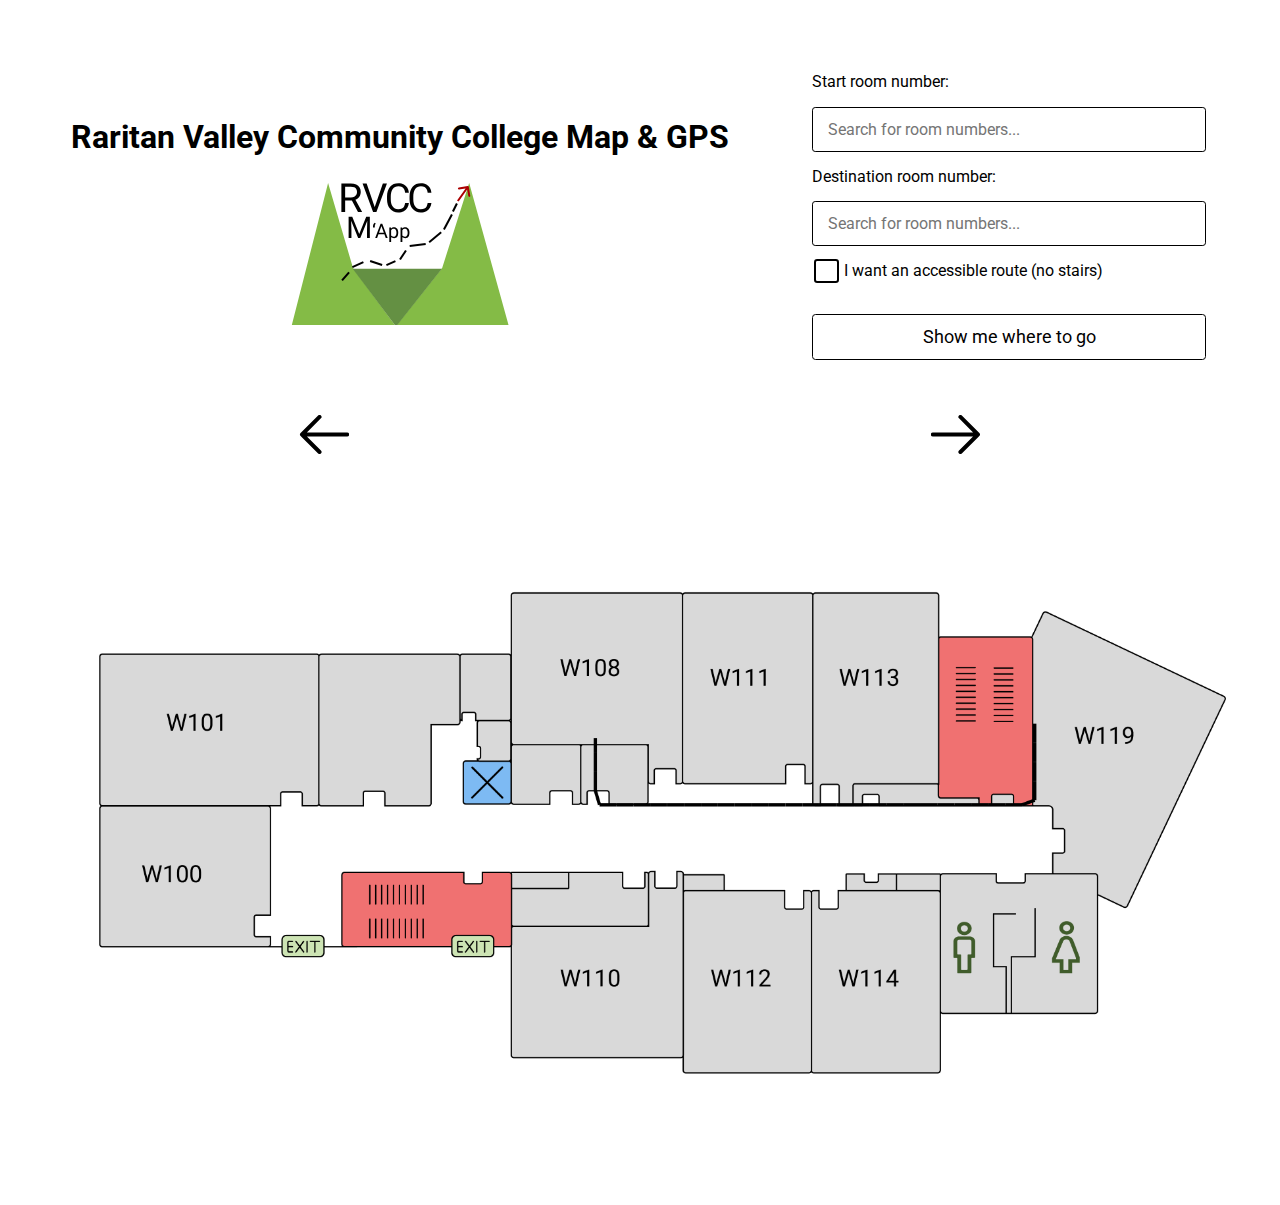
==== picture-test/index.html @ 608eb2a3 "Create new mobile version" ====
<!DOCTYPE html>
<html lang="en">

<head>
    <meta charset="UTF-8">
    <meta http-equiv="X-UA-Compatible" content="IE=edge">
    <meta name="viewport" content="width=device-width, initial-scale=1.0">
    <title>Grid viewer</title>
    <link rel="preconnect" href="https://fonts.googleapis.com">
    <link rel="preconnect" href="https://fonts.gstatic.com" crossorigin>
    <link href="https://fonts.googleapis.com/css2?family=Roboto&display=swap" rel="stylesheet">
    <link rel="stylesheet" href="css/style.css">

</head>

<body>



    <!-- old dropdown search -->
    <!-- <select type="search" id="start" placeholder="start..."></select>
    <select type="search" id="destination" placeholder="destination..."></select> -->
    <p class="searchError-hidden">
        <!-- JsonParser.js Line 43, and Line 55 contain Error Messages-->
    </p>

    <header>
        <div class="title-ctn">
            <h1>Raritan Valley Community College Map & GPS</h1>
            <img class='img' src="img/icons/rvcc-mapp-icon.svg"
                alt="Logo resembling two mountains and a valley representing Raritan Valley Community college with a dashed line traversing through it. It says RVCC M'App">
        </div>
        <!-- Predictive search -->
        <div class="search closed">
            <button class="form-toggle"></button>

            <form class="form-ctn">

                <label for="start">Start room number: </label>
                <div class="predicative-search">
                    <input type="text" class="predicative-background" readonly tabindex="-1" />
                    <input type="text" id="start" class="predicative-field" placeholder="Search for room numbers..."
                        onkeydown="if (event.keyCode == 13) {buttonStartSearch()};" />
                </div>

                <label for="destination">Destination room number: </label>
                <div class="predicative-search">
                    <input type="text" class="predicative-background" readonly tabindex="-1" />
                    <input type="text" id="destination" class="predicative-field"
                        placeholder="Search for room numbers..."
                        onkeydown="if (event.keyCode == 13) {buttonStartSearch()};" />
                </div>

                <div id="accessibility"> <!--Accessibility options-->
                    <input type="checkbox" id="accesibilityToggle">
                    <label class="accessibilityToggle" for="accesibilityToggle">I want an accessible route (no
                        stairs)</label>
                </div>

                <input class="search-btn" type="button" onclick={buttonStartSearch()} value="Show me where to go">

            </form>
        </div>
    </header>

    <!-- Increment shown directions -->
    <div class="btn-ctn">
        <button class="body_gallery-prev" onclick="nextFloor(-1)">
            <svg title="arrow pointing left" width="50" height="39" viewBox="0 0 48 39" fill="none"
                xmlns="http://www.w3.org/2000/svg">
                <path id="arrow-left" d="M2 19.4656L47.1489 19.4656M2 19.4656L19.5344 37M2 19.4656L19.5344 1.93128"
                    stroke="black" stroke-width="4" stroke-linecap="round" />
            </svg>
        </button>
        <button class="body_gallery-next" onclick="nextFloor(1)">
            <svg title="arrow pointing right" width="50" height="39" viewBox="0 0 47 39" fill="none"
                xmlns="http://www.w3.org/2000/svg">
                <path id="arrow-right"
                    d="M45.4531 19.4865L0.304259 19.4865M45.4531 19.4865L27.9188 1.95215M45.4531 19.4865L27.9188 37.0209"
                    stroke="black" stroke-width="4" stroke-linecap="round" />
            </svg>
        </button>
    </div>





    <!-- <select name="jsHtml" id="jsHtml"></select> -->
    <br>
    <!-- <p id="jsHtml"></p> -->

    <div id="imgWrapper">
        <img src="img/temp-load.png" id='loadImg'>
    </div>

    <script src='parse-gridpath-from-img.js'> </script>
    <script src='node.js'> </script>
    <script src='grid.js'> </script>
    <script src='teleportDir.js'></script>
    <script src='building.js'></script>
    <script src='jasonParser.js'></script>
    <script src='front-end.js'></script>

    <script src="predicative-search.js" type="module"></script>
</body>

</html>
---- picture-test/css/style.css ----
*,
*::before,
*::after {
	box-sizing: border-box;
}

body {
	font-family: 'Roboto', sans-serif;
	font-size: 16px;
	line-height: 1.5;
	display: grid;
	place-items: center;
}

header {
	display: flex;
	align-items: center;
	gap: 5em;
	padding-block: 3em;
}

h1 {
	text-align: center;
}

.title-ctn {
	display: flex;
	flex-direction: column;
	align-items: center;
}

/* Style the canvas on screen*/
#underMap {
	display: none;
}

#imgWrapper {
	width: 100%;
	height: 100vh;
	display: flex;
	justify-content: center;
	align-items: center;
}

#loadImg {
	animation: linear infinite;
	animation-duration: 4s;
	animation-name: rotate;
}

#hideLoad {
	display: none;
}

@keyframes rotate {
	from {
		transform: rotateZ(0deg);
	}

	to {
		transform: rotateZ(360deg);
	}
}

.form-ctn {
	display: grid;
	grid-template-columns: 1fr;
	gap: 0.8em;
	min-width: 400px;
	padding-inline: 0.2em;
}

.predicative-search {
	position: relative;
}

.predicative-background,
.predicative-field {
	border: none;
	outline: none;
	height: 100%;
	font-family: inherit;
	font-size: inherit;
	width: 100%;
	padding: 0.75em 0.9em;
}

.predicative-background {
	position: absolute;
	color: #999999;
}

.predicative-field {
	position: relative;
	background: transparent;
	border: 1px solid black;
	border-radius: 0.2em;
}

.predicative-field:focus {
	box-shadow: 0 0 0 2px #84bb46;
}

.searchError {
	background: red;
	color: white;
}

.searchError-hidden {
	display: none;
}

.search-btn,
button {
	font-family: inherit;
	border: 1px solid black;
	border-radius: 0.2em;
	background-color: transparent;
	padding-block: 0.7em;
	cursor: pointer;
	font-size: 1.1rem;
	margin-block-start: 1em;
}

.search-btn:hover,
button:hover {
	background-color: #84bb46;
}

.search-btn:active,
button:active {
	background-color: black;
	color: white;
}

.search-btn:focus,
button:focus {
	box-shadow: 0 0 0 2px #84bb46;
	outline: none;
}

#accessibility {
	display: flex;
	align-items: center;
}

#accesibilityToggle {
	appearance: none;
	position: relative;
	height: 100%;
	width: 25px;
}

#accesibilityToggle:focus {
	outline: none;
}

#accesibilityToggle:focus + .accessibilityToggle::before {
	box-shadow: 0 0 0 2px #84bb46;
}

.accessibilityToggle {
	position: relative;
	cursor: pointer;
	display: flex;
	align-items: center;
}

.accessibilityToggle::before {
	content: '';
	position: absolute;
	left: -30px;
	height: 100%;
	width: 25px;
	border: 2px solid black;
	border-radius: 0.2em;
}

.accessibilityToggle::after {
	content: '';
	opacity: 0;
	position: absolute;
	left: -26px;
	height: 65%;
	width: 17px;
	border-radius: 0.2em;
	background-color: black;
}

#accesibilityToggle:checked + .accessibilityToggle::after {
	opacity: 1;
}

.btn-ctn {
	display: flex;
	width: 100%;
	justify-content: space-around;
}

button {
	padding-block: 0.2em;
	display: grid;
	place-items: center;
	border: none;
	margin: 0.2em;
}

@media (max-width: 700px) {
	header {
		flex-direction: column;
		width: 100%;
		padding-block: 0;
		gap: 2em;
	}

	h1 {
		font-size: 1.5rem;
	}

	.search {
		width: 100%;
		position: absolute;
		bottom: 0;
		overflow: hidden;
		transition: transform 200ms ease;
	}

	.form-ctn,
	.title-ctn {
		min-width: 200px;
		width: 100%;
		padding: 0;
	}

	.title-ctn {
		margin-block-end: 2em;
		flex-direction: row-reverse;
	}

	.form-ctn {
		background-color: lightgrey;
		padding: 1em;
	}

	.form-toggle {
		position: relative;
		width: 100px;
		height: 2em;
		background-color: lightgrey;
		transform: translate(-50%, 50%);
		left: 50%;
		border-radius: 5px;
		cursor: pointer;
		transition: transform 200ms ease;
	}

	.form-toggle::before {
		content: '';
		position: absolute;
		width: 50px;
		height: 5px;
		background-color: rgba(128, 128, 128, 0.552);
		transform: translate(-50%, 50%);
		left: 50%;
		border-radius: 2px;
		top: 10px;
		cursor: pointer;
		transition: transform 200ms ease;
	}

	.closed {
		transform: translateY(250px);
		transition: transform 200ms ease;
	}

	.closed > .form-ctn::after {
		content: 'Find your way around RVCC';
		width: 100%;
		position: absolute;
		height: 100%;
		z-index: 3;
		background-color: #84bb46;
	}

	.closed > .form-ctn {
		background-color: #84bb46;
	}

	.closed > .form-toggle {
		background-color: #84bb46;
	}

	.btn-ctn {
		position: absolute;
		bottom: 50%;
	}

	#icon {
		width: 100px;
	}

	.img {
		width: 100px;
	}
}
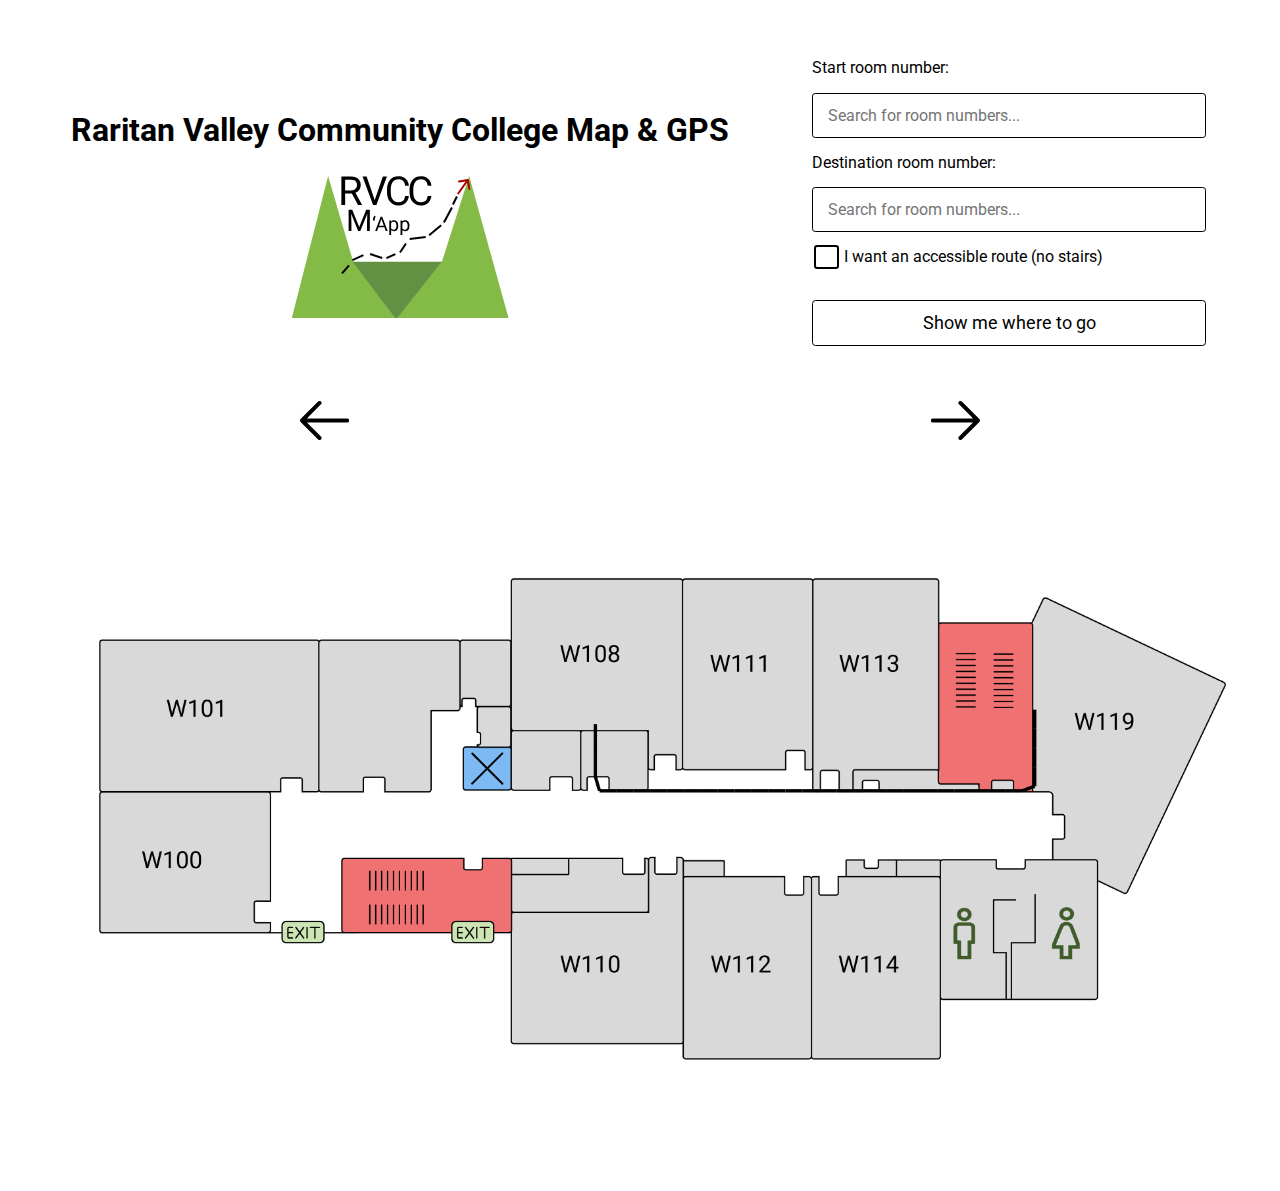
==== commit 20fa5e66: "Add more mobile stuff" ====
--- a/picture-test/index.html
+++ b/picture-test/index.html
@@ -64,7 +64,7 @@
     </header>
 
     <!-- Increment shown directions -->
-    <div class="btn-ctn">
+    <div class="btn-ctn hide">
         <button class="body_gallery-prev" onclick="nextFloor(-1)">
             <svg title="arrow pointing left" width="50" height="39" viewBox="0 0 48 39" fill="none"
                 xmlns="http://www.w3.org/2000/svg">
--- a/picture-test/css/style.css
+++ b/picture-test/css/style.css
@@ -68,6 +68,7 @@
 	gap: 0.8em;
 	min-width: 400px;
 	padding-inline: 0.2em;
+	z-index: 5;
 }
 
 .predicative-search {
@@ -102,6 +103,8 @@
 }
 
 .searchError {
+	position: absolute;
+	top: 0;
 	background: red;
 	color: white;
 }
@@ -205,6 +208,11 @@
 	margin: 0.2em;
 }
 
+.form-toggle {
+	display: none;
+}
+
+/* TABLET / MOBILE VERSION */
 @media (max-width: 700px) {
 	header {
 		flex-direction: column;
@@ -221,8 +229,9 @@
 		width: 100%;
 		position: absolute;
 		bottom: 0;
+		padding-block-start: 2em;
 		overflow: hidden;
-		transition: transform 200ms ease;
+		transition: transform 200ms ease-out;
 	}
 
 	.form-ctn,
@@ -240,9 +249,16 @@
 	.form-ctn {
 		background-color: lightgrey;
 		padding: 1em;
+		padding-block-end: 3.5em;
+	}
+
+	.hide {
+		visibility: hidden;
+		z-index: -1;
 	}
 
 	.form-toggle {
+		display: block;
 		position: relative;
 		width: 100px;
 		height: 2em;
@@ -252,6 +268,7 @@
 		border-radius: 5px;
 		cursor: pointer;
 		transition: transform 200ms ease;
+		box-shadow: -1px -1px 2px #5e5e5e;
 	}
 
 	.form-toggle::before {
@@ -259,7 +276,7 @@
 		position: absolute;
 		width: 50px;
 		height: 5px;
-		background-color: rgba(128, 128, 128, 0.552);
+		background-color: #5e5e5e;
 		transform: translate(-50%, 50%);
 		left: 50%;
 		border-radius: 2px;
@@ -270,7 +287,45 @@
 
 	.closed {
 		transform: translateY(250px);
-		transition: transform 200ms ease;
+	}
+
+	.closed > .form-ctn::before {
+		content: url("data:image/svg+xml,%3Csvg width='47' height='39' viewBox='0 0 47 39' fill='none' xmlns='http://www.w3.org/2000/svg'%3E%3Cpath id='ARROW' d='M45.4531 19.4865L0.304259 19.4865M45.4531 19.4865L27.9188 1.95215M45.4531 19.4865L27.9188 37.0209' stroke='black' stroke-width='3' stroke-linejoin='round'/%3E%3C/svg%3E");
+		z-index: 4;
+		position: absolute;
+		top: 0px;
+		width: 50px;
+		left: 50%;
+		transform: translate(-50%, 15%) rotate(90deg);
+		animation: ease-in-out infinite;
+		animation-name: bob;
+		animation-duration: 1s;
+	}
+
+	.closed > .form-ctn.boop::before {
+		content: '';
+		visibility: visible;
+		z-index: 0;
+	}
+
+	@media (prefers-reduced-motion) {
+		*,
+		*::before,
+		*::after {
+			animation: none;
+		}
+	}
+
+	@keyframes bob {
+		0% {
+			transform: translate(-50%, 15%) rotate(90deg);
+		}
+		50% {
+			transform: translate(-50%, 4%) rotate(90deg);
+		}
+		100% {
+			transform: translate(-50%, 15%) rotate(90deg);
+		}
 	}
 
 	.closed > .form-ctn::after {
@@ -278,6 +333,8 @@
 		width: 100%;
 		position: absolute;
 		height: 100%;
+		text-align: center;
+		left: 0;
 		z-index: 3;
 		background-color: #84bb46;
 	}
@@ -292,7 +349,8 @@
 
 	.btn-ctn {
 		position: absolute;
-		bottom: 50%;
+		bottom: 0;
+		padding: 0.2em;
 	}
 
 	#icon {
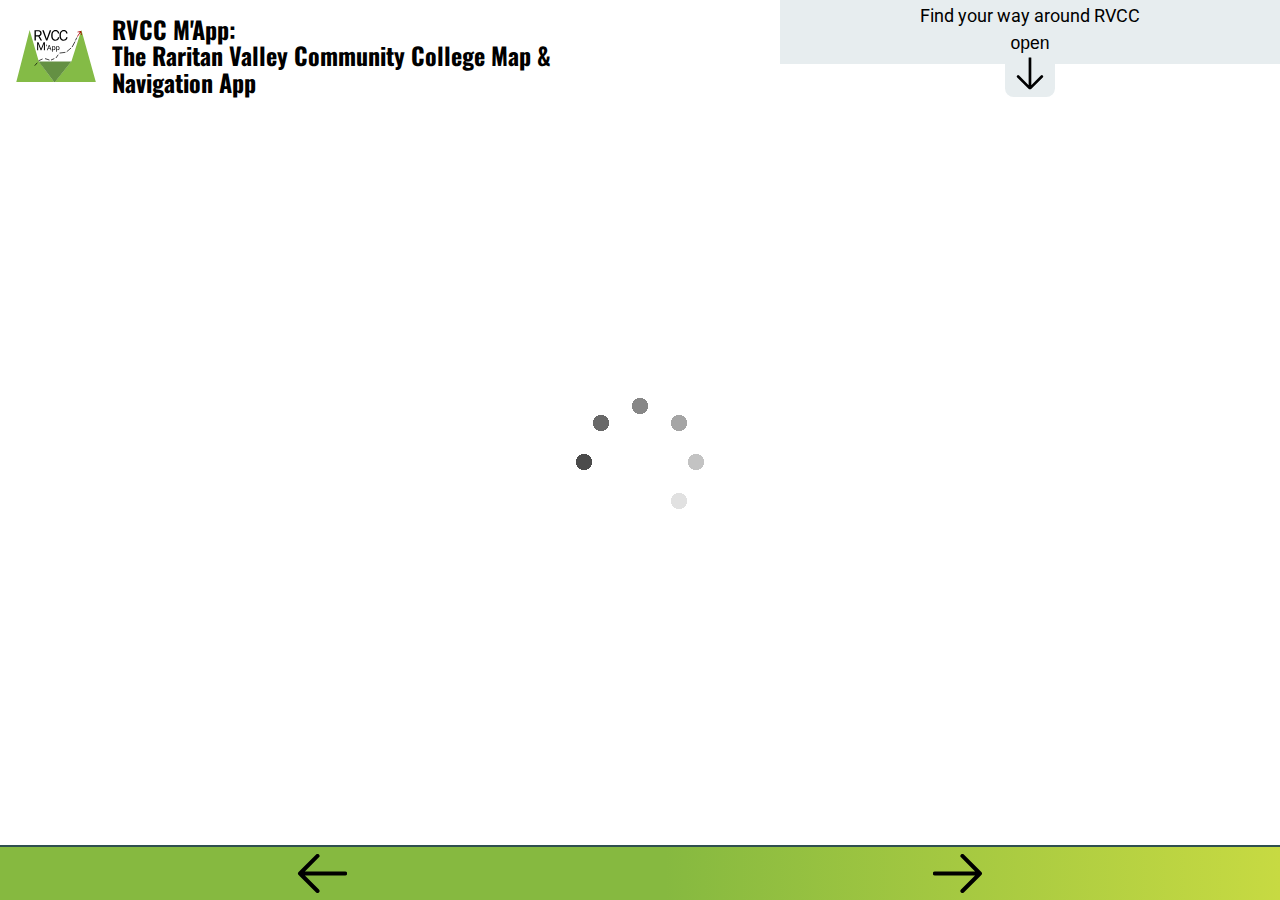
==== commit 5fa6a15d: "Make front-end like wireframe" ====
--- a/picture-test/index.html
+++ b/picture-test/index.html
@@ -5,10 +5,10 @@
     <meta charset="UTF-8">
     <meta http-equiv="X-UA-Compatible" content="IE=edge">
     <meta name="viewport" content="width=device-width, initial-scale=1.0">
-    <title>Grid viewer</title>
+    <title>RVCC M'App</title>
     <link rel="preconnect" href="https://fonts.googleapis.com">
     <link rel="preconnect" href="https://fonts.gstatic.com" crossorigin>
-    <link href="https://fonts.googleapis.com/css2?family=Roboto&display=swap" rel="stylesheet">
+    <link href="https://fonts.googleapis.com/css2?family=Oswald&family=Roboto&display=swap" rel="stylesheet">
     <link rel="stylesheet" href="css/style.css">
 
 </head>
@@ -26,13 +26,12 @@
 
     <header>
         <div class="title-ctn">
-            <h1>Raritan Valley Community College Map & GPS</h1>
+            <h1>RVCC M'App: <br> The Raritan Valley Community College Map & Navigation App</h1>
             <img class='img' src="img/icons/rvcc-mapp-icon.svg"
                 alt="Logo resembling two mountains and a valley representing Raritan Valley Community college with a dashed line traversing through it. It says RVCC M'App">
         </div>
         <!-- Predictive search -->
         <div class="search closed">
-            <button class="form-toggle"></button>
 
             <form class="form-ctn">
 
@@ -60,6 +59,14 @@
                 <input class="search-btn" type="button" onclick={buttonStartSearch()} value="Show me where to go">
 
             </form>
+            <button class="form-toggle">
+                <p class="text">open</p>
+                <svg class="arrow" title="open" width="50" height="39" viewBox="0 0 48 39" fill="none"
+                    xmlns="http://www.w3.org/2000/svg">
+                    <path id="arrow-left" d="M2 19.4656L47.1489 19.4656M2 19.4656L19.5344 37M2 19.4656L19.5344 1.93128"
+                        stroke="black" stroke-width="4" stroke-linecap="round" />
+                </svg>
+            </button>
         </div>
     </header>
 
--- a/picture-test/css/style.css
+++ b/picture-test/css/style.css
@@ -1,32 +1,125 @@
+/* full page */
 *,
 *::before,
 *::after {
 	box-sizing: border-box;
+	margin: 0;
+	padding: 0;
 }
 
 body {
 	font-family: 'Roboto', sans-serif;
+	height: 100vh;
 	font-size: 16px;
 	line-height: 1.5;
+
+	overflow-y: hidden;
+	display: flex;
+	flex-direction: column;
+	justify-content: center;
+}
+
+/* header: includes title, icon, and form */
+header {
+	position: absolute;
+	top: 0;
+	display: flex;
+	flex-direction: column;
+	justify-content: center;
+	align-items: center;
+	width: 100%;
+	gap: 0.5em;
+	z-index: 2;
+}
+
+h1 {
+	font-family: 'Oswald', sans-serif;
+	font-size: 1.4rem;
+	max-width: 450px;
+	line-height: 1.1;
+}
+
+.title-ctn {
+	width: 100%;
+	padding: 1em;
+	position: relative;
+	z-index: 5;
+	display: flex;
+	align-items: center;
+	flex-direction: row-reverse;
+	gap: 1em;
+}
+
+/* container for form and toggle form button */
+.search {
+	width: 100%;
+	position: relative;
+	display: flex;
+	justify-content: center;
+	height: auto;
+	overflow: hidden;
+	transition: transform 300ms ease-out;
+	padding-block-end: 3.5em;
+}
+
+.form-ctn {
 	display: grid;
-	place-items: center;
-}
-
-header {
-	display: flex;
-	align-items: center;
-	gap: 5em;
-	padding-block: 3em;
-}
-
-h1 {
+	grid-template-columns: 1fr;
+	gap: 0.8em;
+	width: 100%;
+	padding: 2em;
+	border-radius: 0.5em;
+	background-color: #e7edef;
+	padding: 2em;
+}
+
+.form-toggle {
+	position: absolute;
+	bottom: 4px;
+	border: none;
+	background-color: #e7edef;
+	border-radius: 0.5em;
+	transition: transform 300ms ease-out;
+	z-index: 5;
+	font-size: 1.1em;
+	padding: 0;
+	padding-block-end: 0.2em;
+}
+
+.closed {
+	transform: translateY(-300px);
+}
+
+.closed > .form-ctn {
+	padding-block-end: 1.4em;
+}
+
+/* overlay when form is in closed state */
+.closed > .form-ctn::after {
+	content: 'Find your way around RVCC';
+	font-size: 1.1em;
+	width: 100%;
+	position: absolute;
+	height: 83%;
 	text-align: center;
-}
-
-.title-ctn {
-	display: flex;
-	flex-direction: column;
-	align-items: center;
+	display: grid;
+	align-items: end;
+	justify-items: center;
+	padding-block-end: 2em;
+	left: 0;
+	z-index: 3;
+	background-color: #e7edef;
+}
+
+svg.arrow {
+	transform: rotate(90deg);
+	transition: transform 200ms ease;
+	padding-inline: 0.5em;
+}
+
+/* change arrow direction based on form state */
+.search.closed svg.arrow {
+	transform: rotate(-90deg);
 }
 
 /* Style the canvas on screen*/
@@ -36,7 +129,6 @@
 
 #imgWrapper {
 	width: 100%;
-	height: 100vh;
 	display: flex;
 	justify-content: center;
 	align-items: center;
@@ -60,15 +152,6 @@
 	to {
 		transform: rotateZ(360deg);
 	}
-}
-
-.form-ctn {
-	display: grid;
-	grid-template-columns: 1fr;
-	gap: 0.8em;
-	min-width: 400px;
-	padding-inline: 0.2em;
-	z-index: 5;
 }
 
 .predicative-search {
@@ -102,6 +185,7 @@
 	box-shadow: 0 0 0 2px #84bb46;
 }
 
+/* user feedback for form entry error */
 .searchError {
 	position: absolute;
 	top: 0;
@@ -113,8 +197,8 @@
 	display: none;
 }
 
-.search-btn,
-button {
+/* buttons */
+.search-btn {
 	font-family: inherit;
 	border: 1px solid black;
 	border-radius: 0.2em;
@@ -125,23 +209,45 @@
 	margin-block-start: 1em;
 }
 
-.search-btn:hover,
-button:hover {
+.search-btn:hover {
 	background-color: #84bb46;
 }
 
-.search-btn:active,
-button:active {
+.search-btn:active {
 	background-color: black;
 	color: white;
 }
 
-.search-btn:focus,
-button:focus {
+.search-btn:focus {
 	box-shadow: 0 0 0 2px #84bb46;
 	outline: none;
 }
 
+button {
+	cursor: pointer;
+	padding: 0.3em;
+	background-color: inherit;
+	display: grid;
+	place-items: center;
+	border: none;
+	transition: box-shadow 200ms ease;
+	border-radius: 0.2em;
+}
+
+button:hover {
+	background-color: aquamarine;
+}
+
+button:active {
+	background-color: white;
+}
+
+button:focus {
+	box-shadow: 0 0 0 2px black;
+	outline: none;
+}
+
+/* accessibility input in form */
 #accessibility {
 	display: flex;
 	align-items: center;
@@ -194,31 +300,47 @@
 	opacity: 1;
 }
 
+/* no animations for reduced motion preference */
+@media (prefers-reduced-motion) {
+	*,
+	*::before,
+	*::after {
+		animation: none;
+	}
+}
+
+/* container for buttons that show navigation steps */
 .btn-ctn {
+	position: absolute;
+	bottom: 0;
+	width: 100%;
+	padding: 0.2em;
 	display: flex;
 	width: 100%;
 	justify-content: space-around;
-}
-
-button {
-	padding-block: 0.2em;
-	display: grid;
-	place-items: center;
-	border: none;
-	margin: 0.2em;
-}
-
-.form-toggle {
-	display: none;
-}
-
-/* TABLET / MOBILE VERSION */
-@media (max-width: 700px) {
+	background: rgb(134, 185, 64);
+	background: linear-gradient(
+		90deg,
+		rgba(134, 185, 64, 1) 0%,
+		rgba(134, 185, 64, 1) 52%,
+		rgba(199, 218, 66, 1) 100%
+	);
+	border-block-start: 2px solid darkslategrey;
+}
+
+/* DESKTOP */
+@media (min-width: 700px) {
 	header {
-		flex-direction: column;
+		flex-direction: row;
 		width: 100%;
 		padding-block: 0;
 		gap: 2em;
+		align-items: start;
+		justify-content: space-between;
+	}
+
+	.title-ctn {
+		width: fit-content;
 	}
 
 	h1 {
@@ -226,138 +348,10 @@
 	}
 
 	.search {
-		width: 100%;
-		position: absolute;
-		bottom: 0;
-		padding-block-start: 2em;
-		overflow: hidden;
-		transition: transform 200ms ease-out;
-	}
-
-	.form-ctn,
-	.title-ctn {
-		min-width: 200px;
-		width: 100%;
-		padding: 0;
-	}
-
-	.title-ctn {
-		margin-block-end: 2em;
-		flex-direction: row-reverse;
-	}
-
-	.form-ctn {
-		background-color: lightgrey;
-		padding: 1em;
-		padding-block-end: 3.5em;
-	}
-
-	.hide {
-		visibility: hidden;
-		z-index: -1;
-	}
-
-	.form-toggle {
-		display: block;
-		position: relative;
-		width: 100px;
-		height: 2em;
-		background-color: lightgrey;
-		transform: translate(-50%, 50%);
-		left: 50%;
-		border-radius: 5px;
-		cursor: pointer;
-		transition: transform 200ms ease;
-		box-shadow: -1px -1px 2px #5e5e5e;
-	}
-
-	.form-toggle::before {
-		content: '';
-		position: absolute;
-		width: 50px;
-		height: 5px;
-		background-color: #5e5e5e;
-		transform: translate(-50%, 50%);
-		left: 50%;
-		border-radius: 2px;
-		top: 10px;
-		cursor: pointer;
-		transition: transform 200ms ease;
-	}
-
-	.closed {
-		transform: translateY(250px);
-	}
-
-	.closed > .form-ctn::before {
-		content: url("data:image/svg+xml,%3Csvg width='47' height='39' viewBox='0 0 47 39' fill='none' xmlns='http://www.w3.org/2000/svg'%3E%3Cpath id='ARROW' d='M45.4531 19.4865L0.304259 19.4865M45.4531 19.4865L27.9188 1.95215M45.4531 19.4865L27.9188 37.0209' stroke='black' stroke-width='3' stroke-linejoin='round'/%3E%3C/svg%3E");
-		z-index: 4;
-		position: absolute;
-		top: 0px;
-		width: 50px;
-		left: 50%;
-		transform: translate(-50%, 15%) rotate(90deg);
-		animation: ease-in-out infinite;
-		animation-name: bob;
-		animation-duration: 1s;
-	}
-
-	.closed > .form-ctn.boop::before {
-		content: '';
-		visibility: visible;
-		z-index: 0;
-	}
-
-	@media (prefers-reduced-motion) {
-		*,
-		*::before,
-		*::after {
-			animation: none;
-		}
-	}
-
-	@keyframes bob {
-		0% {
-			transform: translate(-50%, 15%) rotate(90deg);
-		}
-		50% {
-			transform: translate(-50%, 4%) rotate(90deg);
-		}
-		100% {
-			transform: translate(-50%, 15%) rotate(90deg);
-		}
-	}
-
-	.closed > .form-ctn::after {
-		content: 'Find your way around RVCC';
-		width: 100%;
-		position: absolute;
-		height: 100%;
-		text-align: center;
-		left: 0;
-		z-index: 3;
-		background-color: #84bb46;
-	}
-
-	.closed > .form-ctn {
-		background-color: #84bb46;
-	}
-
-	.closed > .form-toggle {
-		background-color: #84bb46;
-	}
-
-	.btn-ctn {
-		position: absolute;
-		bottom: 0;
-		padding: 0.2em;
-	}
-
-	#icon {
-		width: 100px;
-	}
-
-	.img {
-		width: 100px;
-	}
-}
+		max-width: 500px;
+	}
+}
+
+.img {
+	width: 80px;
+}
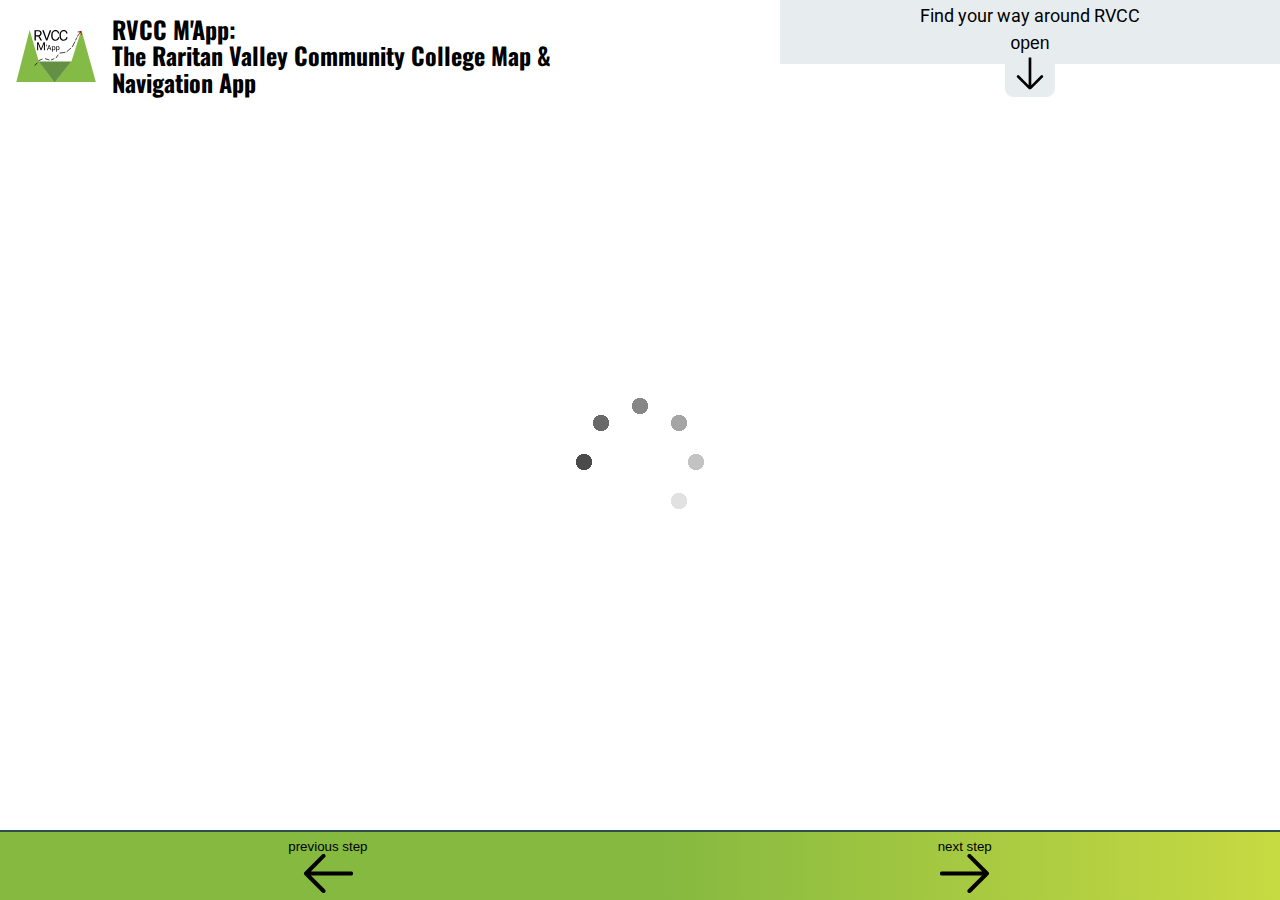
==== commit 589bc926: "Fix bateman coordinates" ====
--- a/picture-test/index.html
+++ b/picture-test/index.html
@@ -73,6 +73,7 @@
     <!-- Increment shown directions -->
     <div class="btn-ctn hide">
         <button class="body_gallery-prev" onclick="nextFloor(-1)">
+            <p>previous step</p>
             <svg title="arrow pointing left" width="50" height="39" viewBox="0 0 48 39" fill="none"
                 xmlns="http://www.w3.org/2000/svg">
                 <path id="arrow-left" d="M2 19.4656L47.1489 19.4656M2 19.4656L19.5344 37M2 19.4656L19.5344 1.93128"
@@ -80,6 +81,7 @@
             </svg>
         </button>
         <button class="body_gallery-next" onclick="nextFloor(1)">
+            <p>next step</p>
             <svg title="arrow pointing right" width="50" height="39" viewBox="0 0 47 39" fill="none"
                 xmlns="http://www.w3.org/2000/svg">
                 <path id="arrow-right"
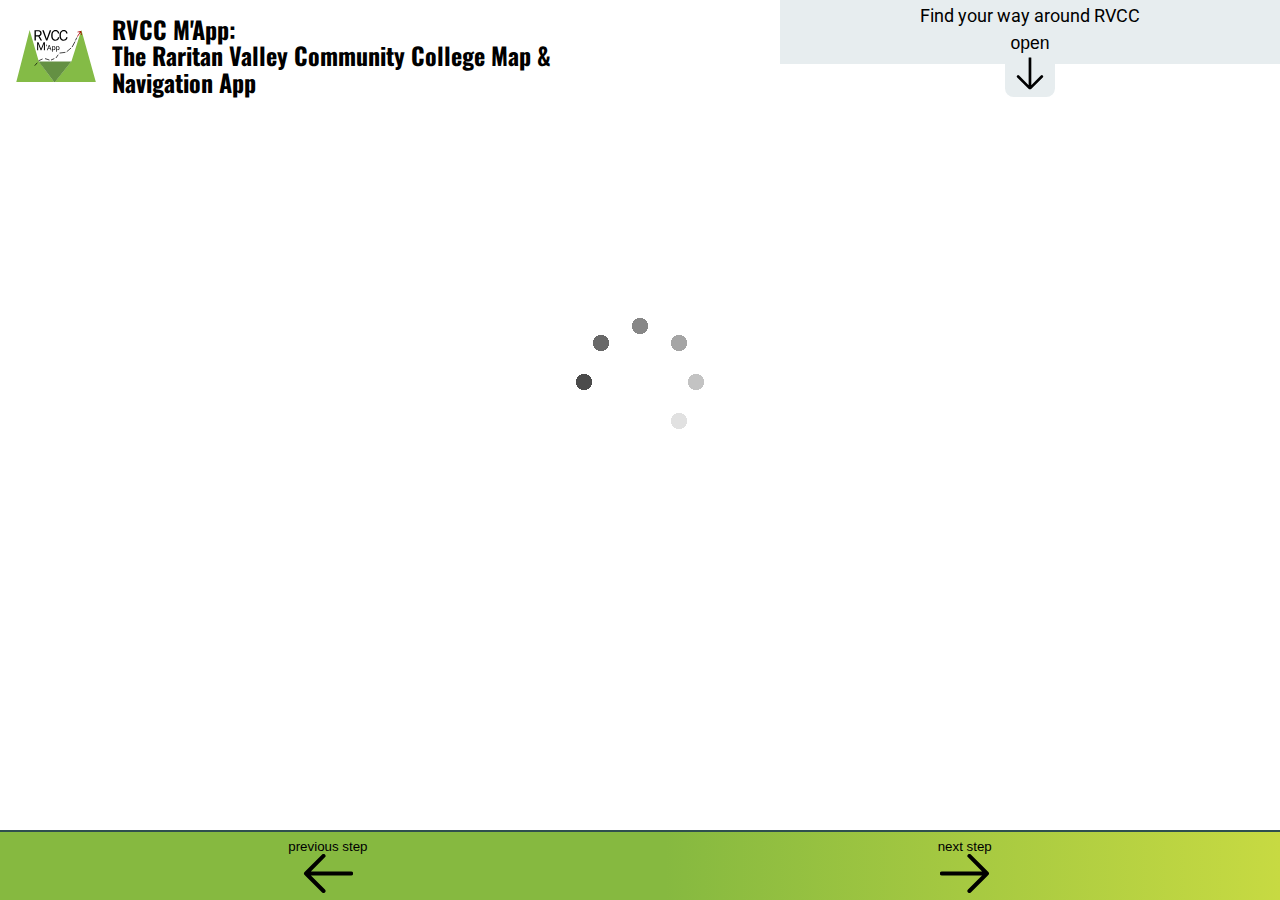
==== commit 68055556: "Control canvas with canvas container" ====
--- a/picture-test/index.html
+++ b/picture-test/index.html
@@ -14,9 +14,6 @@
 </head>
 
 <body>
-
-
-
     <!-- old dropdown search -->
     <!-- <select type="search" id="start" placeholder="start..."></select>
     <select type="search" id="destination" placeholder="destination..."></select> -->
@@ -90,18 +87,14 @@
             </svg>
         </button>
     </div>
-
-
-
-
-
     <!-- <select name="jsHtml" id="jsHtml"></select> -->
     <br>
     <!-- <p id="jsHtml"></p> -->
-
     <div id="imgWrapper">
         <img src="img/temp-load.png" id='loadImg'>
     </div>
+
+    <div class="canvas-ctn"></div>
 
     <script src='parse-gridpath-from-img.js'> </script>
     <script src='node.js'> </script>
--- a/picture-test/css/style.css
+++ b/picture-test/css/style.css
@@ -12,7 +12,7 @@
 	height: 100vh;
 	font-size: 16px;
 	line-height: 1.5;
-
+	align-items: center;
 	overflow-y: hidden;
 	display: flex;
 	flex-direction: column;
@@ -123,15 +123,14 @@
 }
 
 /* Style the canvas on screen*/
+
 #underMap {
 	display: none;
 }
 
 #imgWrapper {
-	width: 100%;
-	display: flex;
-	justify-content: center;
-	align-items: center;
+	display: grid;
+	place-items: center;
 }
 
 #loadImg {
@@ -224,6 +223,7 @@
 }
 
 button {
+	color: black;
 	cursor: pointer;
 	padding: 0.3em;
 	background-color: inherit;
@@ -232,6 +232,10 @@
 	border: none;
 	transition: box-shadow 200ms ease;
 	border-radius: 0.2em;
+}
+
+button > p {
+	color: inherit;
 }
 
 button:hover {
@@ -350,6 +354,13 @@
 	.search {
 		max-width: 500px;
 	}
+
+	.canvas-ctn {
+		padding: 5em;
+		max-width: 1200px;
+		display: grid;
+		place-items: center;
+	}
 }
 
 .img {
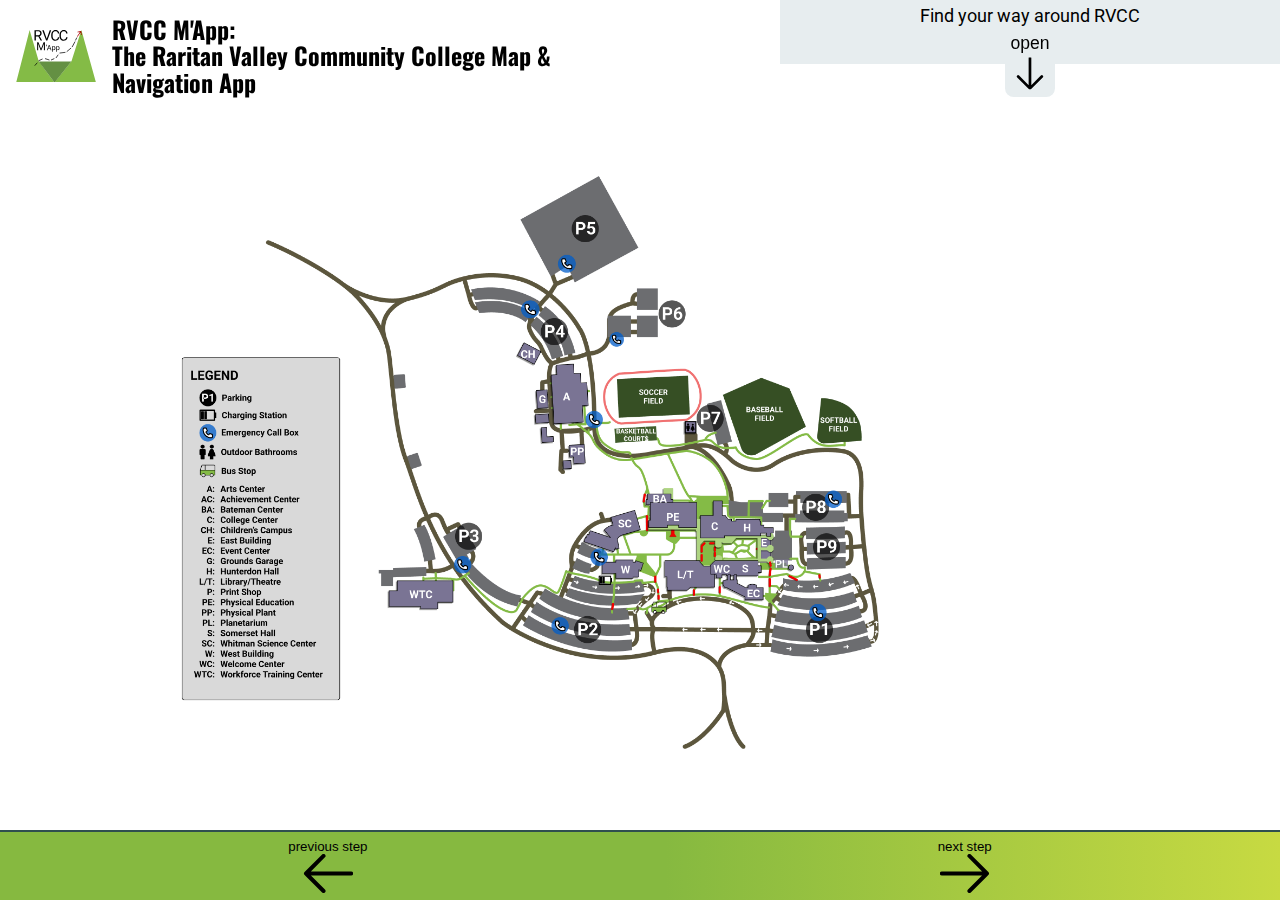
==== commit 49fe28f4: "Add favicon" ====
--- a/picture-test/index.html
+++ b/picture-test/index.html
@@ -5,6 +5,9 @@
     <meta charset="UTF-8">
     <meta http-equiv="X-UA-Compatible" content="IE=edge">
     <meta name="viewport" content="width=device-width, initial-scale=1.0">
+    <link rel="icon" href="img/icons/rvcc-mapp-icon.svg">
+    <link rel="mask-icon" href="img/icons/single-color-icon.svg" color="#000000">
+    <link rel="apple-touch-icon" href="img/icons/single-color-icon.png">
     <title>RVCC M'App</title>
     <link rel="preconnect" href="https://fonts.googleapis.com">
     <link rel="preconnect" href="https://fonts.gstatic.com" crossorigin>
--- a/picture-test/css/style.css
+++ b/picture-test/css/style.css
@@ -239,7 +239,7 @@
 }
 
 button:hover {
-	background-color: aquamarine;
+	background-color: rgb(199, 218, 66);
 }
 
 button:active {
@@ -361,6 +361,12 @@
 		display: grid;
 		place-items: center;
 	}
+
+	.searchError {
+		position: absolute;
+		right: 0;
+		z-index: 3;
+	}
 }
 
 .img {
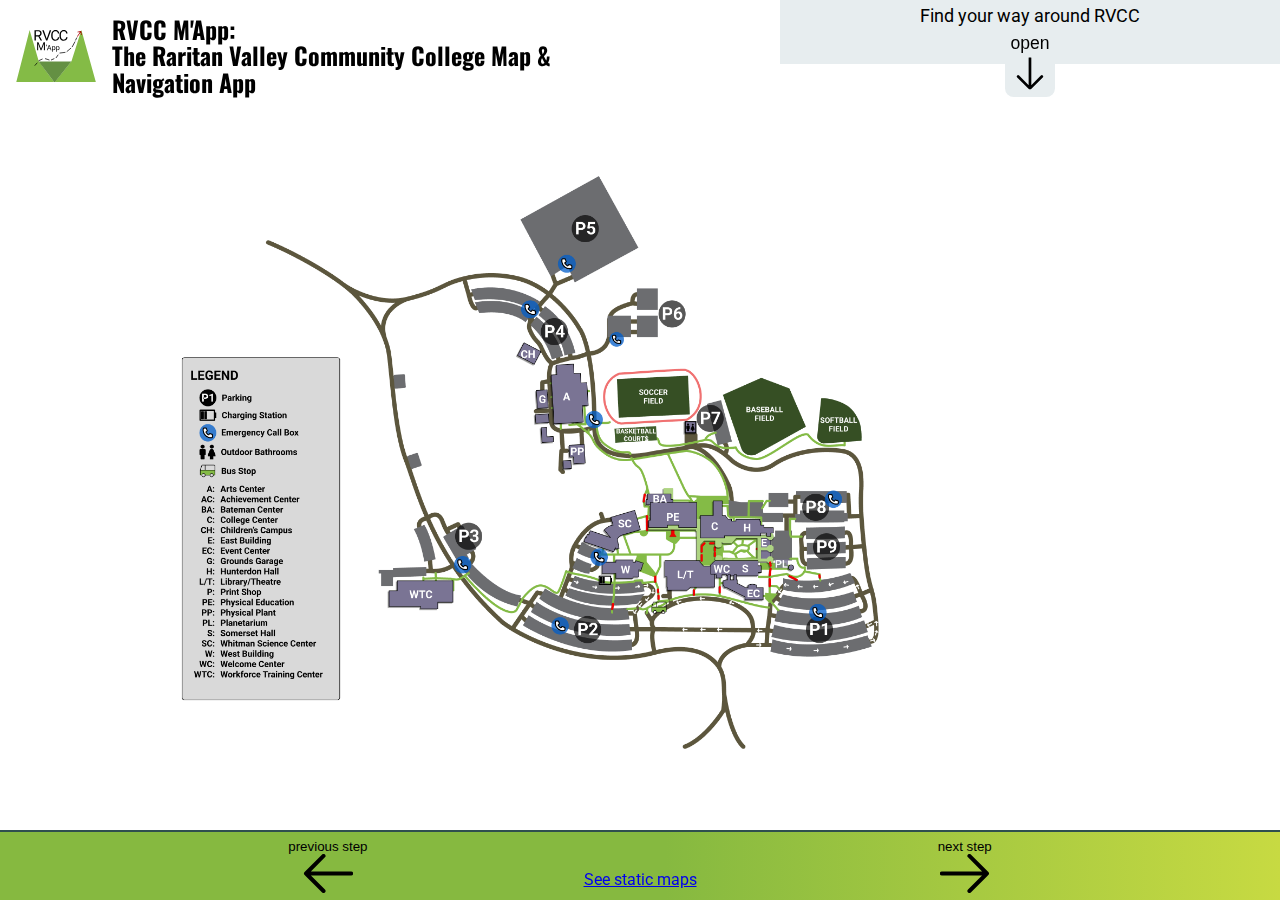
==== commit faae48f8: "Add page and link to it" ====
--- a/picture-test/index.html
+++ b/picture-test/index.html
@@ -27,6 +27,7 @@
     <header>
         <div class="title-ctn">
             <h1>RVCC M'App: <br> The Raritan Valley Community College Map & Navigation App</h1>
+            <a class='link' href="./base.html">See static maps</a>
             <img class='img' src="img/icons/rvcc-mapp-icon.svg"
                 alt="Logo resembling two mountains and a valley representing Raritan Valley Community college with a dashed line traversing through it. It says RVCC M'App">
         </div>
--- a/picture-test/css/style.css
+++ b/picture-test/css/style.css
@@ -332,6 +332,13 @@
 	border-block-start: 2px solid darkslategrey;
 }
 
+.link {
+	position: fixed;
+	bottom: 20px;
+	left: 50%;
+	transform: translate(-50%, 50%);
+}
+
 /* DESKTOP */
 @media (min-width: 700px) {
 	header {
